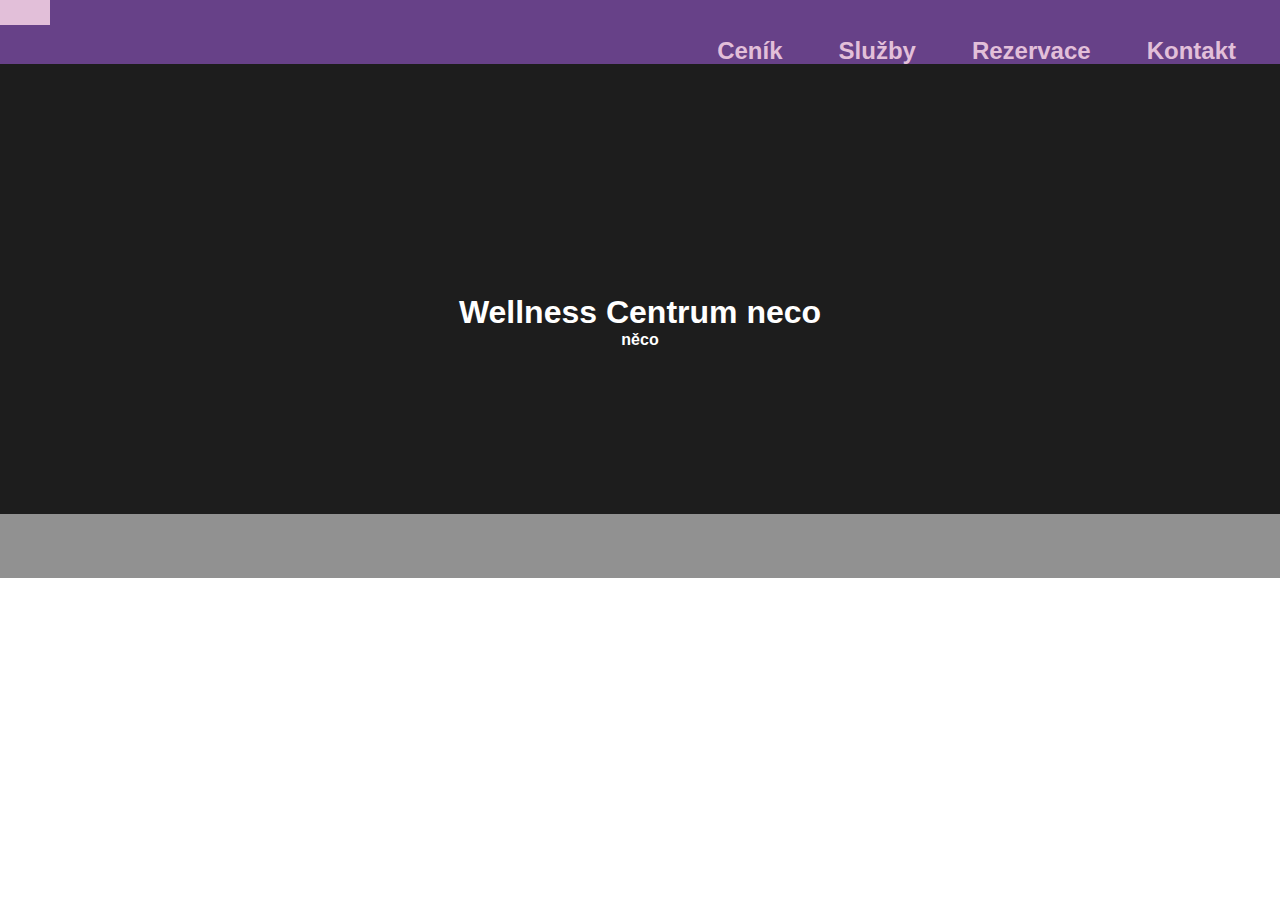
==== index.html @ b49dd592 "navbar" ====
<!DOCTYPE html>
<html lang="cs">
<head>
    <meta charset="UTF-8">
    <meta name="viewport" content="width=device-width, initial-scale=1.0">
    <title>Wellness centrum</title>
    <link rel="stylesheet" href="./css/style.css">
    
    
</head>
<body>
    <section id="navbar">
        <nav>
                <div class="logo">
                   <img src="IMG/hold.png" alt="logos">
                </div>
                <div class="barmenu">
                    <ul class="sidemenu">
                        <li onclick=closesidemenu()><a href="#"><svg xmlns="http://www.w3.org/2000/svg" height="24px" viewBox="0 -960 960 960" width="24px" fill="rgb(103, 65, 136)"><path d="m256-200-56-56 224-224-224-224 56-56 224 224 224-224 56 56-224 224 224 224-56 56-224-224-224 224Z"/></svg></a></li>
                        <li><a href="index.html#who">Ceník </a></li>
                        <li><a href="index.html#why">Služby</a></li>
                        <li><a href="index.html#when">Rezervace</a></li>
                        <li><a href="form.html">Kontakt</a></li>
                        
                    </ul>
                    <ul class="menu">

                        <li class="hideonmobile"><a href="index.html#who">Ceník </a></li>
                        <li class="hideonmobile"><a href="index.html#why">Služby</a></li>
                        <li class="hideonmobile"><a href="index.html#when">Rezervace</a></li>
                        <li class="hideonmobile"><a href="form.html">Kontakt</a></li>
                        <li class="menubutton" onclick=showsidemenu()><a href="#"><svg xmlns="http://www.w3.org/2000/svg" height="32px" viewBox="0 -960 960 960" width="32px" fill="rgb(247, 239, 229)"><path d="M120-240v-80h720v80H120Zm0-200v-80h720v80H120Zm0-200v-80h720v80H120Z"/></svg></a></li>
                    </ul>
                </div>
            </nav>
            <script src="./js/hamburger.js"></script>
    </section>
</section>
<div id="showcase">
    <div class="showcase-content">
        <h1 class="l-heading">Wellness Centrum neco</h1>
        <p class="lead">něco</p>
    </div>
</div>

<section id="what">
</body>
</html>
---- css/style.css ----
@import url('https://fonts.googleapis.com/css2?family=Inter:wght@300&display=swap');
*{
    margin: 0;
    padding: 0;
    font-weight: 700;
    font-family: "Teko", sans-serif;

    
}
:root{
    --primary-color: rgb(247, 239, 229);
    --secondary-color: rgb(226, 191, 217);
    --third-color:rgb(200, 161, 224);
    --fourth-color: rgb(103, 65, 136);
}
nav{
    height: 4rem; 
    background-color: var(--fourth-color);
}

nav a{
    text-decoration: none;
    color: var(--secondary-color);
    padding:  0.75rem;
    display: flex;
    justify-content: center;
    align-items: center;
    margin-right: 2rem;
    font-size: 1.5rem;
   
}
nav ul {
    display: flex;
    list-style: none; 
    justify-content: flex-end;
   
    
    
}

nav ul li :hover{ 
    background-color: var(--primary-color);
    color: var(--fourth-color);
    padding: 15px;
    
} 
nav img{
    height: 25px;
    width: 50px;
    display: flex;
    justify-content: left;
    align-items: center;
    
    
}
.sidemenu{
    position: fixed;
    top: 0;
    right: 0;
    height: 100vh;
    width: 250px;
    z-index: 999;
    background-color: var(--primary-color);
    backdrop-filter: blur(10px);
    display: none;
    flex-direction: column;
    align-items: flex-start;
    justify-content: flex-start;
}
.sidemenu li{
    width: 100%;

}
.sidemenu a{
    width: 100%;
    color: var(--fourth-color);
    
}
.menubutton{
    display: none;
}
@media(max-width:800px){
    .hideonmobile{
        display: none;
    }
    .menubutton{
        display: block;
    }
}
@media(max-width:400px){
    .sidemenu{
        width: 100%;
    }
}
  
#showcase{
    background: #333 url('../img/wellness-centrum-bruntal-02-rotated.jpg') no-repeat center center/cover;
    height: 50vh; 
    color: #ffffff;
    
} 
#showcase .showcase-content {
    display: flex;
    flex-direction: column;
    text-align: center;
    justify-content: center;
    align-items:center;
    height: 100%;
    padding: 2rem;
    background-color: rgb(0,0, 0, 43%);
}
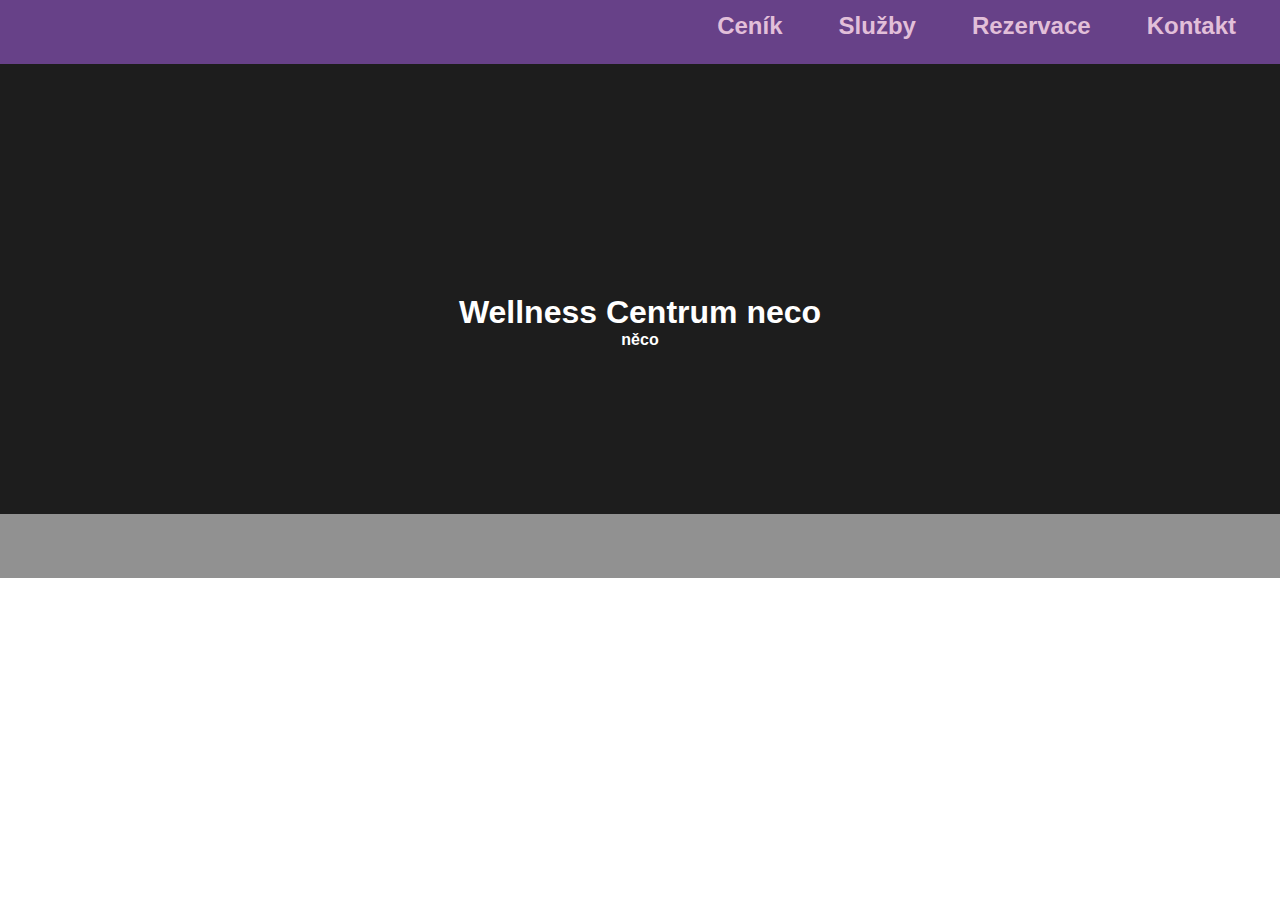
==== commit 02c33b53: "zmena" ====
--- a/index.html
+++ b/index.html
@@ -12,11 +12,11 @@
     <section id="navbar">
         <nav>
                 <div class="logo">
-                   <img src="IMG/hold.png" alt="logos">
+                  
                 </div>
                 <div class="barmenu">
                     <ul class="sidemenu">
-                        <li onclick=closesidemenu()><a href="#"><svg xmlns="http://www.w3.org/2000/svg" height="24px" viewBox="0 -960 960 960" width="24px" fill="rgb(103, 65, 136)"><path d="m256-200-56-56 224-224-224-224 56-56 224 224 224-224 56 56-224 224 224 224-56 56-224-224-224 224Z"/></svg></a></li>
+                        <li class="menubutton" onclick=closesidemenu()><a href="#"><svg xmlns="http://www.w3.org/2000/svg" height="24px" viewBox="0 -960 960 960" width="24px" fill="rgb(103, 65, 136)"><path d="m256-200-56-56 224-224-224-224 56-56 224 224 224-224 56 56-224 224 224 224-56 56-224-224-224 224Z"/></svg></a></li>
                         <li><a href="index.html#who">Ceník </a></li>
                         <li><a href="index.html#why">Služby</a></li>
                         <li><a href="index.html#when">Rezervace</a></li>
--- a/css/style.css
+++ b/css/style.css
@@ -92,6 +92,9 @@
         width: 100%;
     }
 }
+.menubutton :hover{
+    display: none;
+}
   
 #showcase{
     background: #333 url('../img/wellness-centrum-bruntal-02-rotated.jpg') no-repeat center center/cover;
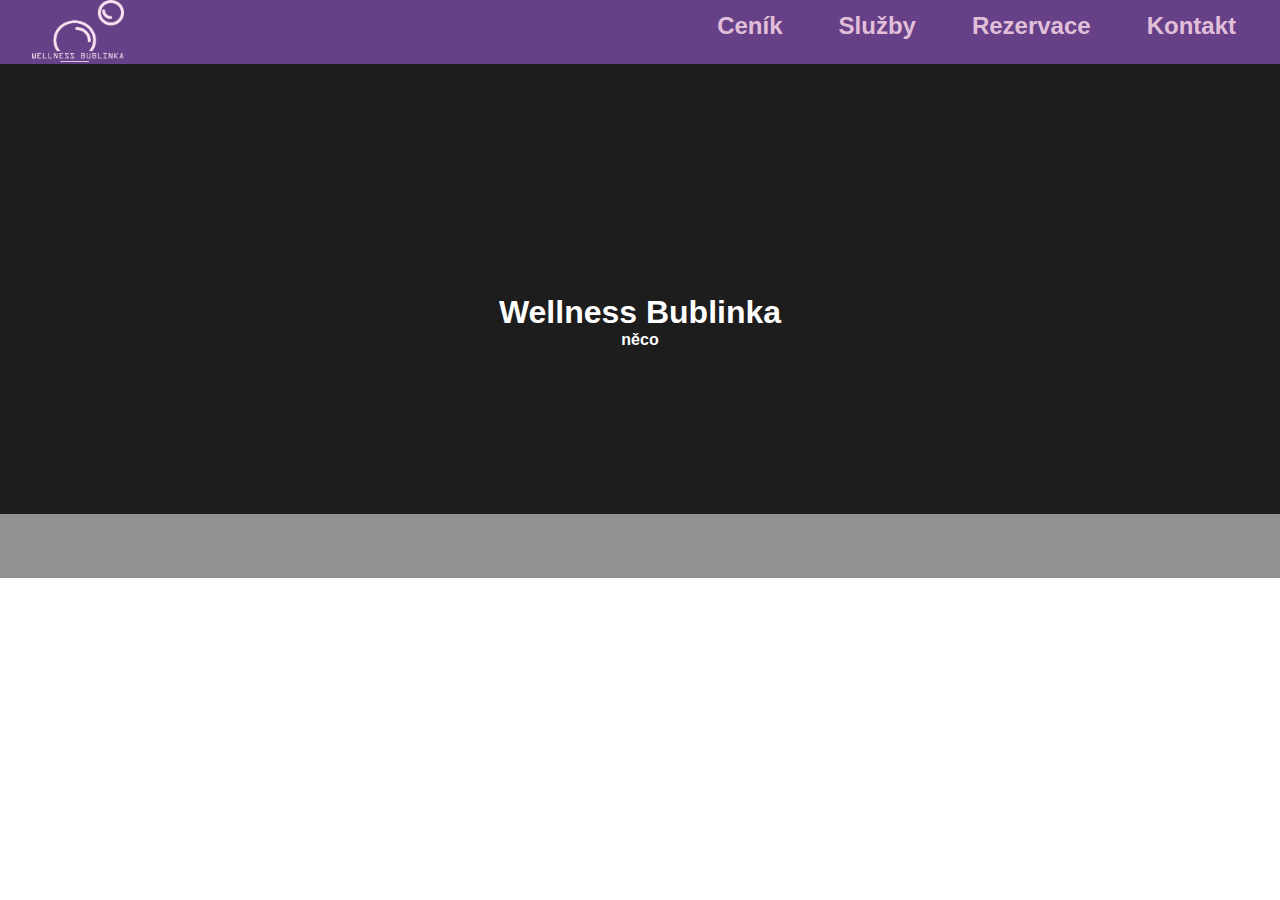
==== commit af45e62f: "nevim" ====
--- a/index.html
+++ b/index.html
@@ -12,20 +12,20 @@
     <section id="navbar">
         <nav>
                 <div class="logo">
-                  
+                
                 </div>
                 <div class="barmenu">
                     <ul class="sidemenu">
                         <li class="menubutton" onclick=closesidemenu()><a href="#"><svg xmlns="http://www.w3.org/2000/svg" height="24px" viewBox="0 -960 960 960" width="24px" fill="rgb(103, 65, 136)"><path d="m256-200-56-56 224-224-224-224 56-56 224 224 224-224 56 56-224 224 224 224-56 56-224-224-224 224Z"/></svg></a></li>
-                        <li><a href="index.html#who">Ceník </a></li>
+                        <li><a href="neco.html">Ceník </a></li>
                         <li><a href="index.html#why">Služby</a></li>
                         <li><a href="index.html#when">Rezervace</a></li>
                         <li><a href="form.html">Kontakt</a></li>
                         
                     </ul>
                     <ul class="menu">
-
-                        <li class="hideonmobile"><a href="index.html#who">Ceník </a></li>
+                        <li class="hideonmobile"><img src="IMG/LOGO.png" alt=""></li>
+                        <li class="hideonmobile"><a href="neco.html">Ceník </a></li>
                         <li class="hideonmobile"><a href="index.html#why">Služby</a></li>
                         <li class="hideonmobile"><a href="index.html#when">Rezervace</a></li>
                         <li class="hideonmobile"><a href="form.html">Kontakt</a></li>
@@ -38,7 +38,7 @@
 </section>
 <div id="showcase">
     <div class="showcase-content">
-        <h1 class="l-heading">Wellness Centrum neco</h1>
+        <h1 class="l-heading">Wellness Bublinka</h1>
         <p class="lead">něco</p>
     </div>
 </div>
--- a/css/style.css
+++ b/css/style.css
@@ -44,14 +44,14 @@
     padding: 15px;
     
 } 
-nav img{
-    height: 25px;
-    width: 50px;
+
+.menu li:first-child{
+    margin-right: auto;
     display: flex;
-    justify-content: left;
-    align-items: center;
+    pointer-events: none;
+    height: 62px;
     
-    
+    margin-left: 2rem;
 }
 .sidemenu{
     position: fixed;
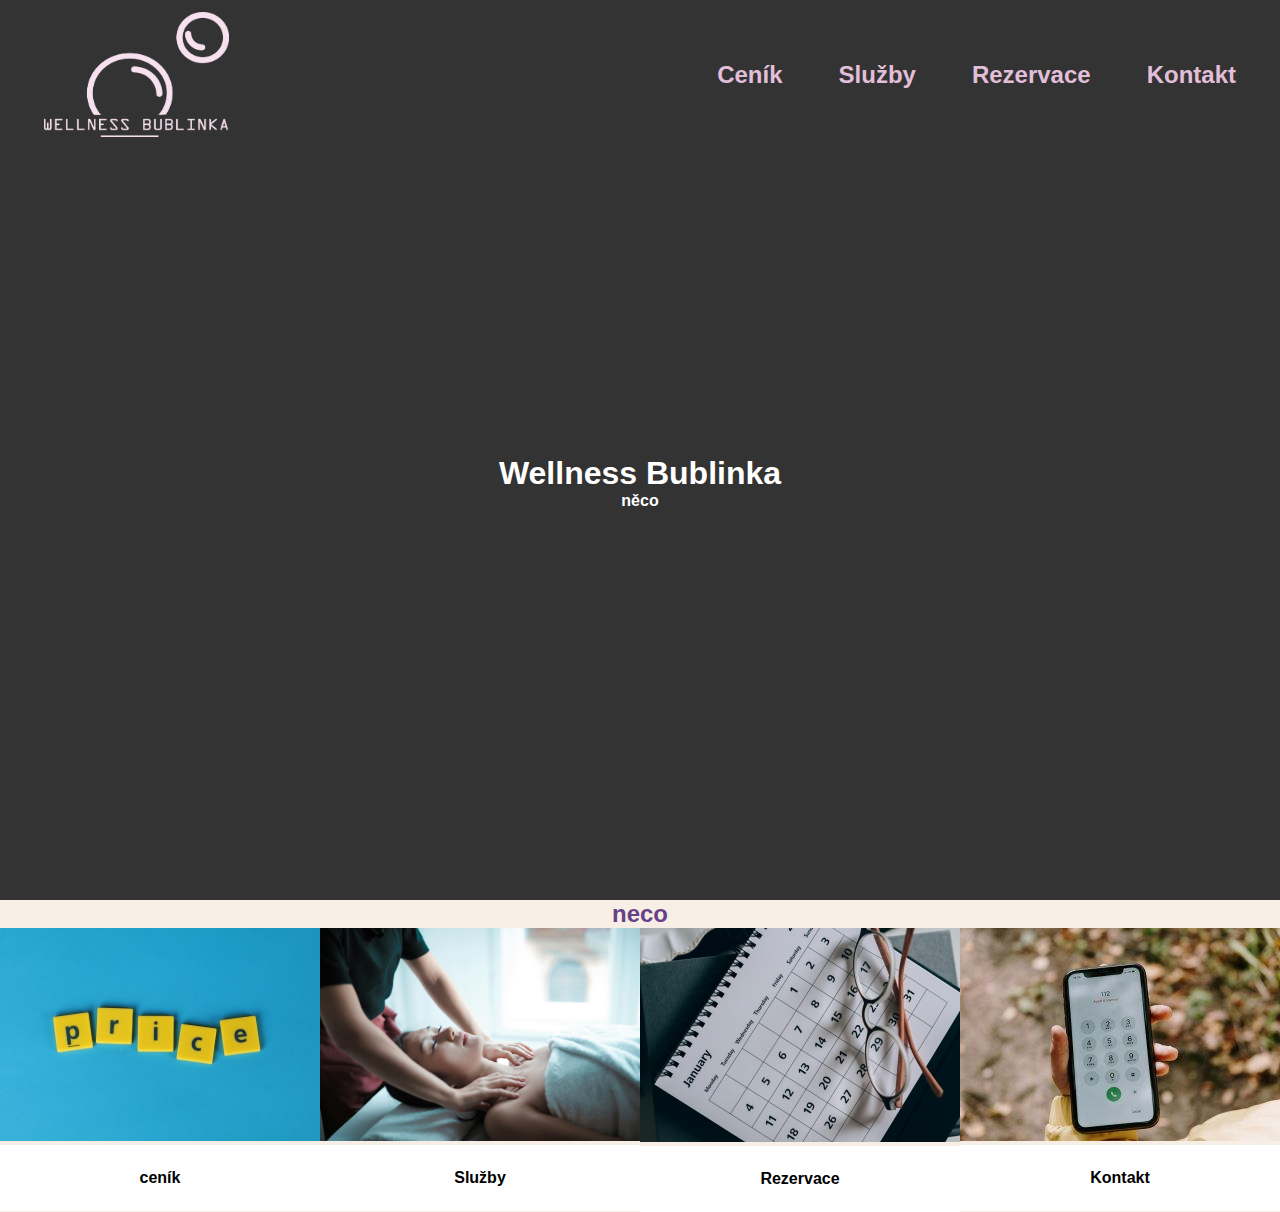
==== commit 37ef6d9c: "hlavni stranka upravy" ====
--- a/index.html
+++ b/index.html
@@ -3,7 +3,10 @@
 <head>
     <meta charset="UTF-8">
     <meta name="viewport" content="width=device-width, initial-scale=1.0">
+    <meta name="description" content="" />
+    <meta name="author" content="Patrik Slanina" />
     <title>Wellness centrum</title>
+    <link rel="icon" href="IMG/favicon.ico?" type="image/x-icon"  />
     <link rel="stylesheet" href="./css/style.css">
     
     
@@ -12,7 +15,7 @@
     <section id="navbar">
         <nav>
                 <div class="logo">
-                
+                   <a href="index.html"><img src="IMG/LOGO.png" alt=""></a>
                 </div>
                 <div class="barmenu">
                     <ul class="sidemenu">
@@ -23,8 +26,7 @@
                         <li><a href="form.html">Kontakt</a></li>
                         
                     </ul>
-                    <ul class="menu">
-                        <li class="hideonmobile"><img src="IMG/LOGO.png" alt=""></li>
+                    <ul class="menu">   
                         <li class="hideonmobile"><a href="neco.html">Ceník </a></li>
                         <li class="hideonmobile"><a href="index.html#why">Služby</a></li>
                         <li class="hideonmobile"><a href="index.html#when">Rezervace</a></li>
@@ -32,10 +34,9 @@
                         <li class="menubutton" onclick=showsidemenu()><a href="#"><svg xmlns="http://www.w3.org/2000/svg" height="32px" viewBox="0 -960 960 960" width="32px" fill="rgb(247, 239, 229)"><path d="M120-240v-80h720v80H120Zm0-200v-80h720v80H120Zm0-200v-80h720v80H120Z"/></svg></a></li>
                     </ul>
                 </div>
-            </nav>
+        </nav>
             <script src="./js/hamburger.js"></script>
     </section>
-</section>
 <div id="showcase">
     <div class="showcase-content">
         <h1 class="l-heading">Wellness Bublinka</h1>
@@ -43,6 +44,66 @@
     </div>
 </div>
 
-<section id="what">
+<section id="sekce">
+    <div class="center tmava pozadi" id="nadpis">
+        <h2> neco</h2>
+    </div>
+    <div class="row pozadi">
+        <div class="grid-container">
+            <div class="sekce-item">
+                    <div id="cenik">
+                        <a href="#cenik">
+                            <img class="img-fluid" src="IMG/cenik.jpg" alt="..." />
+                        </a>
+                        <div class="sekce-popis">
+                            <div class="portfolio-caption-heading">ceník</div>
+                        </div>
+                    </div>
+                </div> 
+                <div class="sekce-item">
+                    <div id="sluzby">
+                        <a href="#služby">
+                            <img class="img-fluid" src="IMG/masaze.jpg" alt="..." />
+                        </a>
+                        <div class="sekce-popis">
+                            <div class="portfolio-caption-heading">Služby</div>
+                        </div>
+                    </div>
+                </div> 
+                <div class="sekce-item">
+                    <div id="rezervace">
+                        <a href="#rezervace">
+                            <img class="img-fluid" src="IMG/kalendar.jpg" alt="..." />
+                        </a>
+                        <div class="sekce-popis">
+                            <div class="portfolio-caption-heading">Rezervace</div>
+                        </div>
+                    </div>
+                </div> 
+                <div class="sekce-item">
+                    <div id="kontakt">
+                        <a href="#kontakt">
+                            <img class="img-fluid" src="IMG/kontakt.jpg" alt="..." />
+                        </a>
+                        <div class="sekce-popis">
+                            <div class="portfolio-caption-heading">Kontakt</div>
+                        </div>
+                    </div>
+                </div>
+             
+        </div>
+    </div>
+   
+
+
+
+
+
+
+
+
+
+</section>
+
 </body>
 </html>--- a/css/style.css
+++ b/css/style.css
@@ -13,9 +13,28 @@
     --third-color:rgb(200, 161, 224);
     --fourth-color: rgb(103, 65, 136);
 }
+.center {
+    text-align: center;
+}
+.tmava{
+    color: var(--fourth-color);
+}
+.svetla{
+    color: var(--secondary-color);
+}
+.img-fluid {
+    max-width: 100%;
+    height: auto;
+}
+.pozadi{
+    background-color: var(--primary-color);
+}
 nav{
-    height: 4rem; 
-    background-color: var(--fourth-color);
+    width: 100%;
+    display: flex;
+    align-items: center;
+    justify-content: space-between;
+    position: absolute;
 }
 
 nav a{
@@ -29,30 +48,23 @@
     font-size: 1.5rem;
    
 }
+nav a img{
+    margin-right: auto;
+    display: flex;
+    pointer-events: none;
+    height: 125px;
+    margin-left: 2rem;
+}
 nav ul {
     display: flex;
     list-style: none; 
-    justify-content: flex-end;
-   
-    
-    
+    align-items: center ;
 }
 
 nav ul li :hover{ 
-    background-color: var(--primary-color);
     color: var(--fourth-color);
-    padding: 15px;
-    
 } 
 
-.menu li:first-child{
-    margin-right: auto;
-    display: flex;
-    pointer-events: none;
-    height: 62px;
-    
-    margin-left: 2rem;
-}
 .sidemenu{
     position: fixed;
     top: 0;
@@ -87,6 +99,7 @@
         display: block;
     }
 }
+
 @media(max-width:400px){
     .sidemenu{
         width: 100%;
@@ -98,7 +111,7 @@
   
 #showcase{
     background: #333 url('../img/wellness-centrum-bruntal-02-rotated.jpg') no-repeat center center/cover;
-    height: 50vh; 
+    height: 100vh; 
     color: #ffffff;
     
 } 
@@ -110,5 +123,25 @@
     align-items:center;
     height: 100%;
     padding: 2rem;
-    background-color: rgb(0,0, 0, 43%);
+    background-color: rgb(0,0, 0, );
+    background-size: cover;
 }
+
+#sekce .sekce-item {
+    max-width: 20rem;
+    margin-left: auto;
+    margin-right: auto;
+
+}
+#sekce .sekce-item .sekce-popis {
+    padding: 1.5rem;
+    display: flex;
+    justify-content: space-around;
+    background-color: #fff;
+}
+.grid-container {
+    display: grid;
+    grid-template-columns: repeat(auto-fit, 20rem);
+    justify-content: space-evenly;
+
+}
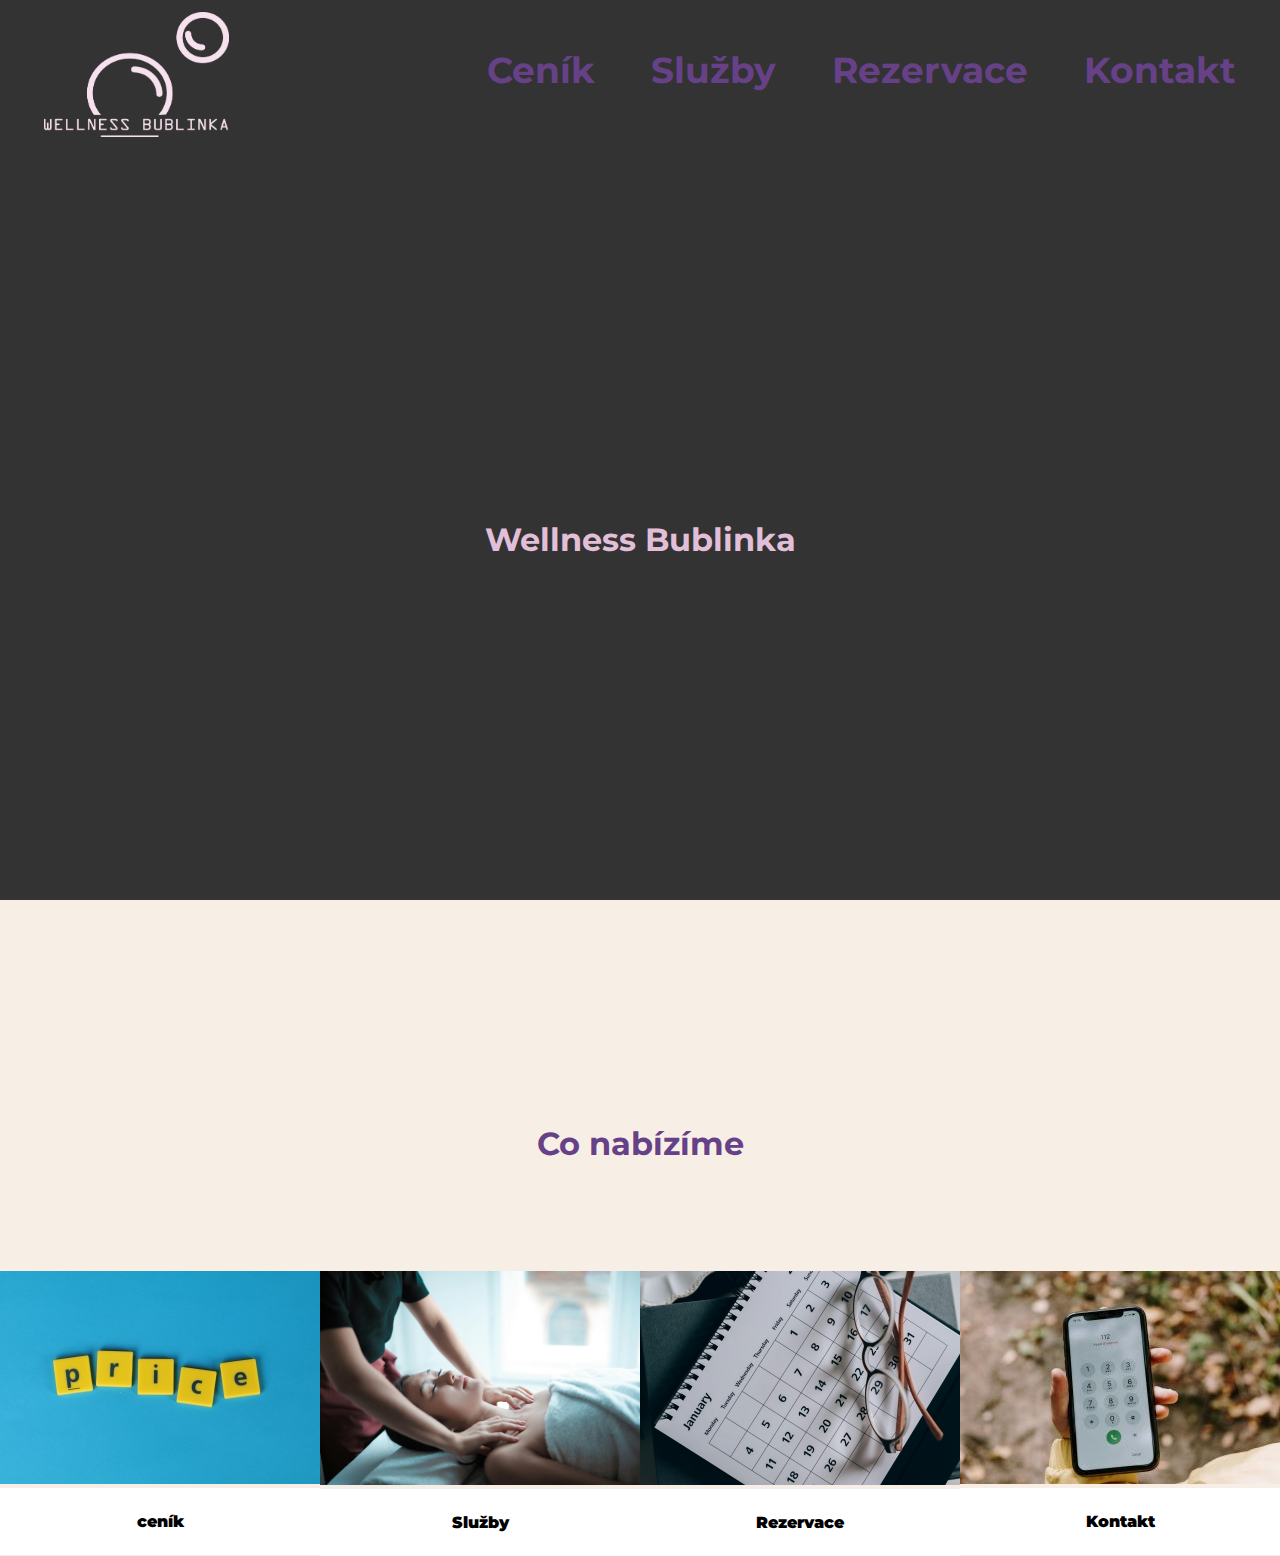
==== commit 1ccd9b11: "druha stranka" ====
--- a/index.html
+++ b/index.html
@@ -6,6 +6,7 @@
     <meta name="description" content="" />
     <meta name="author" content="Patrik Slanina" />
     <title>Wellness centrum</title>
+    <link href="https://fonts.googleapis.com/css?family=Montserrat:400,700" rel="stylesheet" type="text/css" />
     <link rel="icon" href="IMG/favicon.ico?" type="image/x-icon"  />
     <link rel="stylesheet" href="./css/style.css">
     
@@ -20,17 +21,17 @@
                 <div class="barmenu">
                     <ul class="sidemenu">
                         <li class="menubutton" onclick=closesidemenu()><a href="#"><svg xmlns="http://www.w3.org/2000/svg" height="24px" viewBox="0 -960 960 960" width="24px" fill="rgb(103, 65, 136)"><path d="m256-200-56-56 224-224-224-224 56-56 224 224 224-224 56 56-224 224 224 224-56 56-224-224-224 224Z"/></svg></a></li>
-                        <li><a href="neco.html">Ceník </a></li>
+                        <li><a href="cenik.html">Ceník </a></li>
                         <li><a href="index.html#why">Služby</a></li>
                         <li><a href="index.html#when">Rezervace</a></li>
                         <li><a href="form.html">Kontakt</a></li>
                         
                     </ul>
                     <ul class="menu">   
-                        <li class="hideonmobile"><a href="neco.html">Ceník </a></li>
-                        <li class="hideonmobile"><a href="index.html#why">Služby</a></li>
-                        <li class="hideonmobile"><a href="index.html#when">Rezervace</a></li>
-                        <li class="hideonmobile"><a href="form.html">Kontakt</a></li>
+                        <li class="hideonmobile"><a href="cenik.html"><h2>Ceník</h2> </a></li>
+                        <li class="hideonmobile"><a href="index.html#why"><h2>Služby</h2></a></li>
+                        <li class="hideonmobile"><a href="index.html#when"><h2>Rezervace</h2></a></li>
+                        <li class="hideonmobile"><a href="form.html"><h2>Kontakt</h2></a></li>
                         <li class="menubutton" onclick=showsidemenu()><a href="#"><svg xmlns="http://www.w3.org/2000/svg" height="32px" viewBox="0 -960 960 960" width="32px" fill="rgb(247, 239, 229)"><path d="M120-240v-80h720v80H120Zm0-200v-80h720v80H120Zm0-200v-80h720v80H120Z"/></svg></a></li>
                     </ul>
                 </div>
@@ -39,20 +40,19 @@
     </section>
 <div id="showcase">
     <div class="showcase-content">
-        <h1 class="l-heading">Wellness Bublinka</h1>
-        <p class="lead">něco</p>
+        <h1 class="l-heading svetla">Wellness Bublinka</h1>
     </div>
 </div>
 
 <section id="sekce">
-    <div class="center tmava pozadi" id="nadpis">
-        <h2> neco</h2>
+    <div class="center tmava pozadi padding" id="nadpis">
+        <h1>Co nabízíme </h1>
     </div>
     <div class="row pozadi">
         <div class="grid-container">
             <div class="sekce-item">
                     <div id="cenik">
-                        <a href="#cenik">
+                        <a href="cenik.html">
                             <img class="img-fluid" src="IMG/cenik.jpg" alt="..." />
                         </a>
                         <div class="sekce-popis">
--- a/css/style.css
+++ b/css/style.css
@@ -2,8 +2,9 @@
 *{
     margin: 0;
     padding: 0;
-    font-weight: 700;
-    font-family: "Teko", sans-serif;
+    font-weight: 900;
+    font-family: "Montserrat", "Segoe UI",  "Helvetica Neue", Arial, sans-serif, "Apple Color Emoji", "Segoe UI Emoji", "Segoe UI Symbol", "Noto Color Emoji";
+    scroll-behavior: smooth;
 
     
 }
@@ -13,6 +14,9 @@
     --third-color:rgb(200, 161, 224);
     --fourth-color: rgb(103, 65, 136);
 }
+.padding{
+    padding: 100px;
+}
 .center {
     text-align: center;
 }
@@ -29,6 +33,26 @@
 .pozadi{
     background-color: var(--primary-color);
 }
+h1{
+    margin-top: 125px;
+    margin-bottom: 0.5rem;
+    font-weight: 700;
+    line-height: 1.2; 
+}
+h2{
+    margin-top: 0;
+    margin-bottom: 0.5rem;
+    font-weight: 700;
+    line-height: 1.2; 
+}
+h3{
+    margin-top: 0;
+    margin-bottom: 0.5rem;
+    font-weight: 700;
+    line-height: 1.2;
+    font-size: 2rem;
+     
+}
 nav{
     width: 100%;
     display: flex;
@@ -39,7 +63,7 @@
 
 nav a{
     text-decoration: none;
-    color: var(--secondary-color);
+    color: var(--fourth-color);
     padding:  0.75rem;
     display: flex;
     justify-content: center;
@@ -62,7 +86,7 @@
 }
 
 nav ul li :hover{ 
-    color: var(--fourth-color);
+    color: black;
 } 
 
 .sidemenu{
@@ -91,26 +115,15 @@
 .menubutton{
     display: none;
 }
-@media(max-width:800px){
-    .hideonmobile{
-        display: none;
-    }
-    .menubutton{
-        display: block;
-    }
-}
-
-@media(max-width:400px){
-    .sidemenu{
-        width: 100%;
-    }
-}
+
+
+
 .menubutton :hover{
     display: none;
 }
   
 #showcase{
-    background: #333 url('../img/wellness-centrum-bruntal-02-rotated.jpg') no-repeat center center/cover;
+    background: #333 url('../IMG/showcase.jpg') no-repeat center center/cover;
     height: 100vh; 
     color: #ffffff;
     
@@ -145,3 +158,74 @@
     justify-content: space-evenly;
 
 }
+.prvni{
+    display: flex;
+    justify-content: space-evenly;
+    flex-direction: row;
+    align-items: center;
+    padding-bottom: 5rem;
+    padding-top: 5rem;
+    
+}
+
+.text1{
+    display: grid;
+    align-items: center;
+    color: var(--fourth-color);
+}
+.druhy{
+    display: flex;
+    justify-content: space-evenly;
+    flex-direction: row-reverse;
+    align-items: center;
+    
+}
+
+.text2{
+    display: grid;
+    align-items: center;
+    color: var(--fourth-color);
+}
+.treti{
+    display: flex;
+    justify-content: space-evenly;
+    flex-direction: row;
+    align-items: center;
+    padding-bottom: 5rem;
+    padding-top: 5rem;
+    
+}
+
+.text3{
+    display: grid;
+    align-items: center;
+    color: var(--fourth-color);
+}
+@media(max-width:800px){
+    .hideonmobile{
+        display: none;
+    }
+    .menubutton{
+        display: block;
+    }
+    .prvni {
+        flex-direction: column;
+
+    
+    }
+    .druhy{
+        flex-direction: column;
+
+    
+    }
+    .treti {
+        flex-direction: column;
+
+    
+    }
+}
+@media(max-width:400px){
+    .sidemenu{
+        width: 100%;
+    }
+}
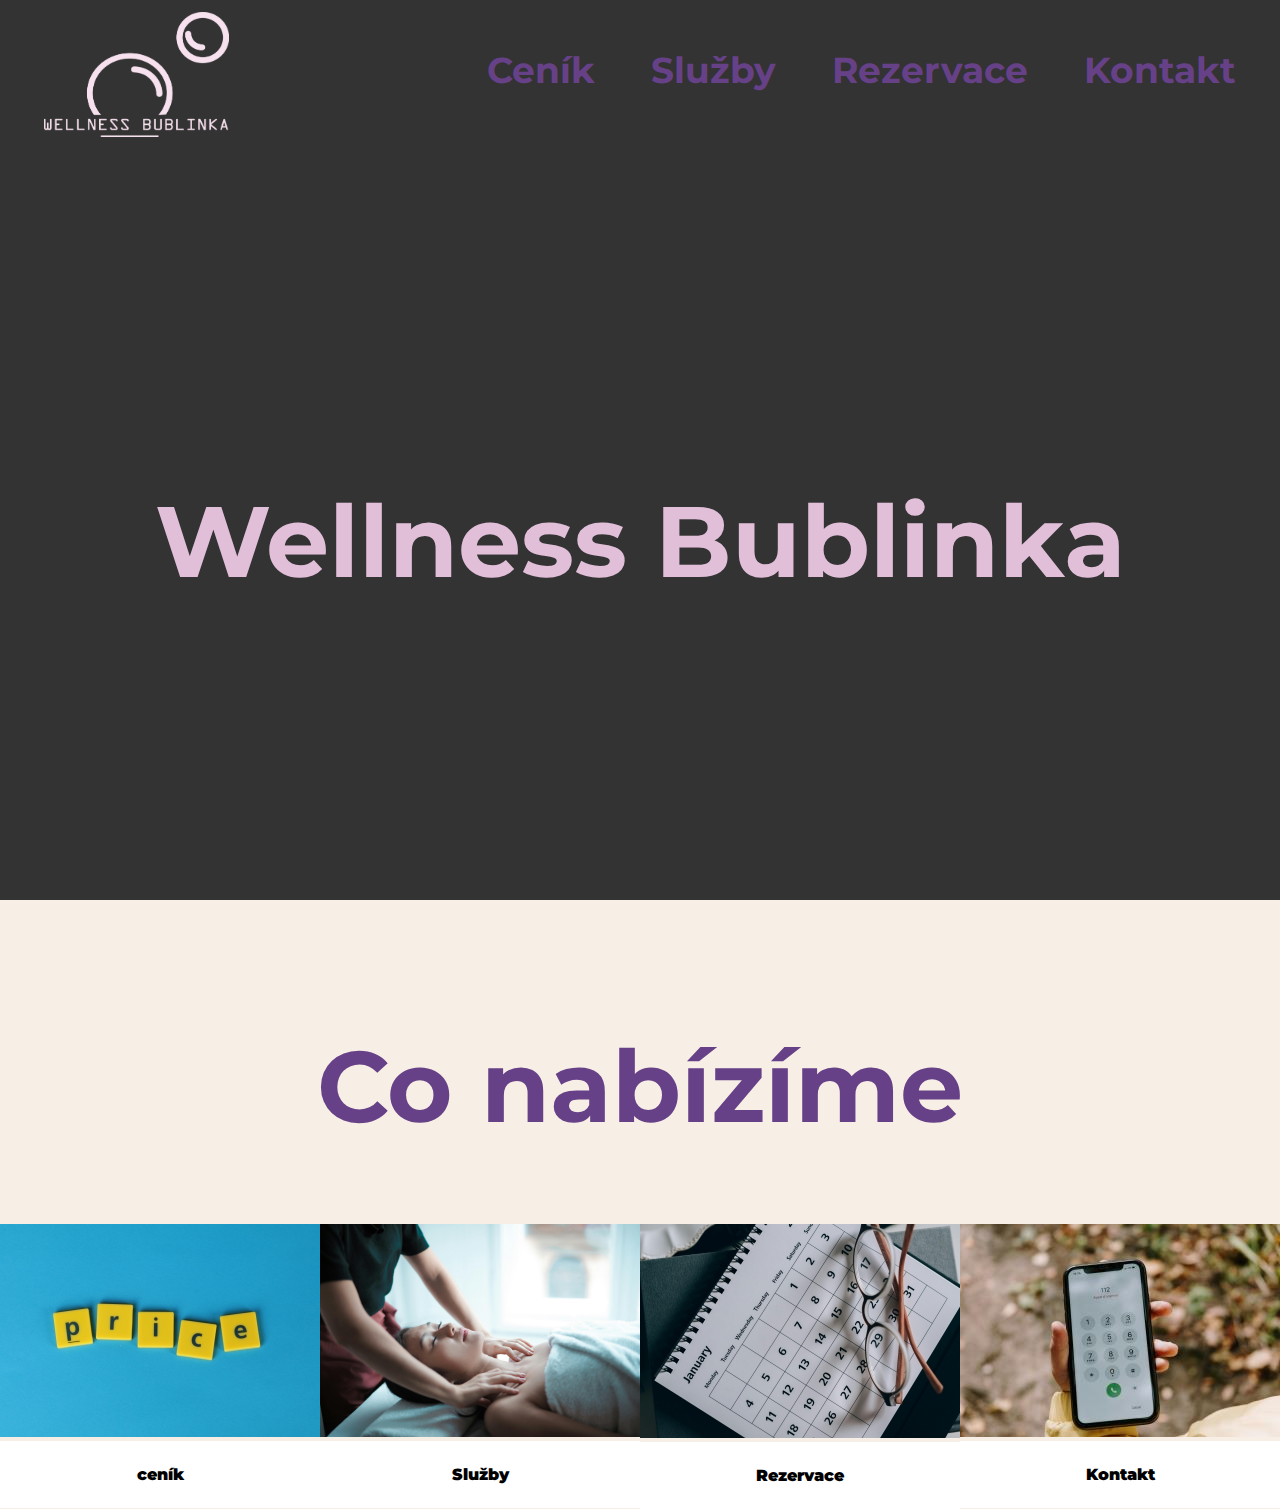
==== commit 333c5022: "rezervace" ====
--- a/index.html
+++ b/index.html
@@ -22,16 +22,16 @@
                     <ul class="sidemenu">
                         <li class="menubutton" onclick=closesidemenu()><a href="#"><svg xmlns="http://www.w3.org/2000/svg" height="24px" viewBox="0 -960 960 960" width="24px" fill="rgb(103, 65, 136)"><path d="m256-200-56-56 224-224-224-224 56-56 224 224 224-224 56 56-224 224 224 224-56 56-224-224-224 224Z"/></svg></a></li>
                         <li><a href="cenik.html">Ceník </a></li>
-                        <li><a href="index.html#why">Služby</a></li>
-                        <li><a href="index.html#when">Rezervace</a></li>
-                        <li><a href="form.html">Kontakt</a></li>
+                        <li><a href="sluzby.html">Služby</a></li>
+                        <li><a href="rezervace.html">Rezervace</a></li>
+                        <li><a href="kontakt.html">Kontakt</a></li>
                         
                     </ul>
                     <ul class="menu">   
                         <li class="hideonmobile"><a href="cenik.html"><h2>Ceník</h2> </a></li>
-                        <li class="hideonmobile"><a href="index.html#why"><h2>Služby</h2></a></li>
-                        <li class="hideonmobile"><a href="index.html#when"><h2>Rezervace</h2></a></li>
-                        <li class="hideonmobile"><a href="form.html"><h2>Kontakt</h2></a></li>
+                        <li class="hideonmobile"><a href="sluzby.html"><h2>Služby</h2></a></li>
+                        <li class="hideonmobile"><a href="rezervace.html"><h2>Rezervace</h2></a></li>
+                        <li class="hideonmobile"><a href="kontakt.html"><h2>Kontakt</h2></a></li>
                         <li class="menubutton" onclick=showsidemenu()><a href="#"><svg xmlns="http://www.w3.org/2000/svg" height="32px" viewBox="0 -960 960 960" width="32px" fill="rgb(247, 239, 229)"><path d="M120-240v-80h720v80H120Zm0-200v-80h720v80H120Zm0-200v-80h720v80H120Z"/></svg></a></li>
                     </ul>
                 </div>
@@ -62,7 +62,7 @@
                 </div> 
                 <div class="sekce-item">
                     <div id="sluzby">
-                        <a href="#služby">
+                        <a href="sluzby.html">
                             <img class="img-fluid" src="IMG/masaze.jpg" alt="..." />
                         </a>
                         <div class="sekce-popis">
@@ -72,7 +72,7 @@
                 </div> 
                 <div class="sekce-item">
                     <div id="rezervace">
-                        <a href="#rezervace">
+                        <a href="rezervace.html">
                             <img class="img-fluid" src="IMG/kalendar.jpg" alt="..." />
                         </a>
                         <div class="sekce-popis">
@@ -82,7 +82,7 @@
                 </div> 
                 <div class="sekce-item">
                     <div id="kontakt">
-                        <a href="#kontakt">
+                        <a href="kontakt.html">
                             <img class="img-fluid" src="IMG/kontakt.jpg" alt="..." />
                         </a>
                         <div class="sekce-popis">
--- a/css/style.css
+++ b/css/style.css
@@ -15,7 +15,8 @@
     --fourth-color: rgb(103, 65, 136);
 }
 .padding{
-    padding: 100px;
+padding-top: 1px;
+    padding-bottom: 70px;
 }
 .center {
     text-align: center;
@@ -37,7 +38,8 @@
     margin-top: 125px;
     margin-bottom: 0.5rem;
     font-weight: 700;
-    line-height: 1.2; 
+    line-height: 1.2;
+    font-size: 100px; 
 }
 h2{
     margin-top: 0;
@@ -229,3 +231,15 @@
         width: 100%;
     }
 }
+form{
+    display: grid;
+    grid-row-gap: 30px;
+}
+.form{
+   display: flex;
+   justify-content: center;
+}
+input,select{
+    pad: 10px 15px;
+}
+
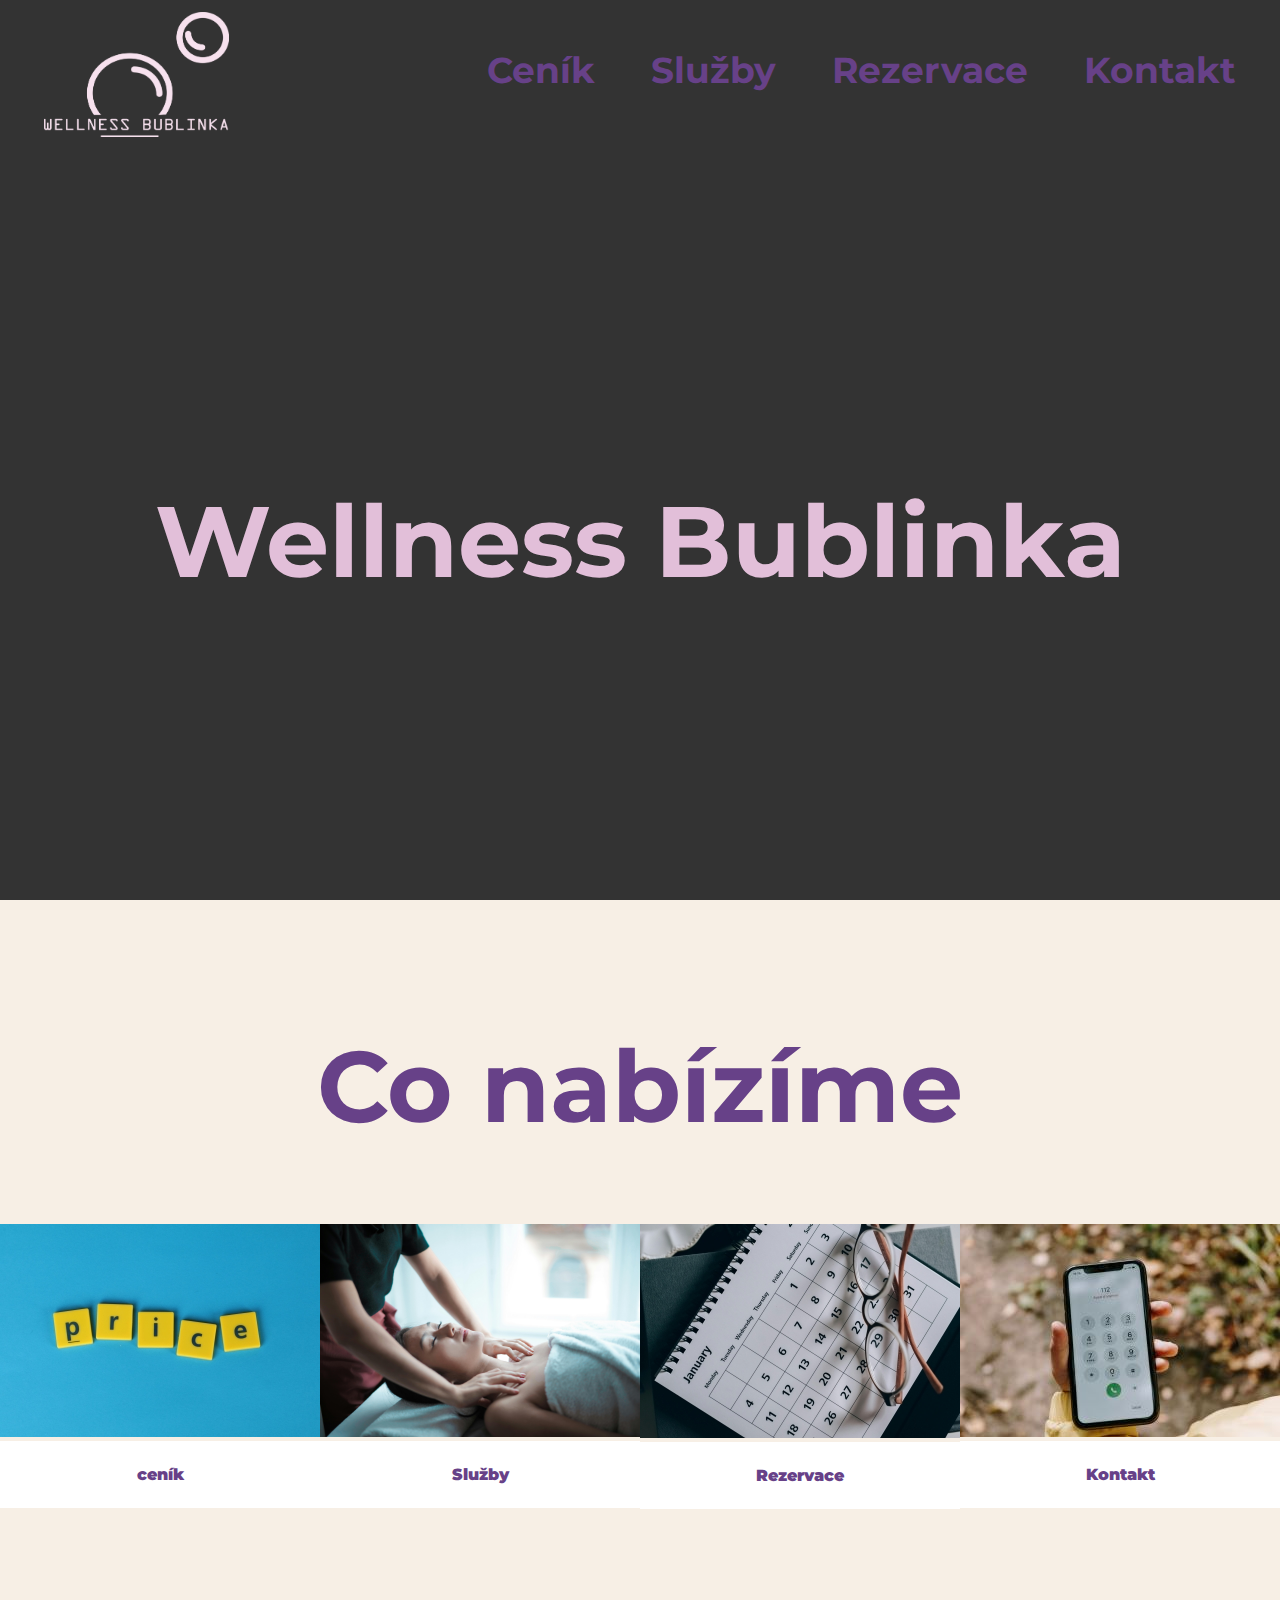
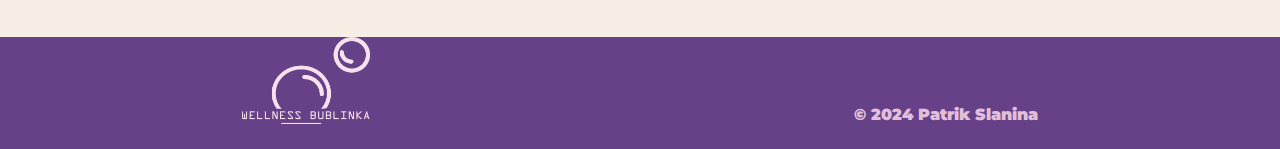
==== commit 2df98e29: "kontakt" ====
--- a/index.html
+++ b/index.html
@@ -48,14 +48,14 @@
     <div class="center tmava pozadi padding" id="nadpis">
         <h1>Co nabízíme </h1>
     </div>
-    <div class="row pozadi">
+    <div class="row pozadi padding2">
         <div class="grid-container">
             <div class="sekce-item">
                     <div id="cenik">
                         <a href="cenik.html">
                             <img class="img-fluid" src="IMG/cenik.jpg" alt="..." />
                         </a>
-                        <div class="sekce-popis">
+                        <div class="sekce-popis tmava">
                             <div class="portfolio-caption-heading">ceník</div>
                         </div>
                     </div>
@@ -65,7 +65,7 @@
                         <a href="sluzby.html">
                             <img class="img-fluid" src="IMG/masaze.jpg" alt="..." />
                         </a>
-                        <div class="sekce-popis">
+                        <div class="sekce-popis tmava">
                             <div class="portfolio-caption-heading">Služby</div>
                         </div>
                     </div>
@@ -75,7 +75,7 @@
                         <a href="rezervace.html">
                             <img class="img-fluid" src="IMG/kalendar.jpg" alt="..." />
                         </a>
-                        <div class="sekce-popis">
+                        <div class="sekce-popis tmava">
                             <div class="portfolio-caption-heading">Rezervace</div>
                         </div>
                     </div>
@@ -85,7 +85,7 @@
                         <a href="kontakt.html">
                             <img class="img-fluid" src="IMG/kontakt.jpg" alt="..." />
                         </a>
-                        <div class="sekce-popis">
+                        <div class="sekce-popis tmava">
                             <div class="portfolio-caption-heading">Kontakt</div>
                         </div>
                     </div>
@@ -104,6 +104,10 @@
 
 
 </section>
+<footer>
+<img src="IMG/LOGO.png" alt="" width="10%">
+<p>© 2024 Patrik Slanina</p>
 
+</footer>
 </body>
 </html>--- a/css/style.css
+++ b/css/style.css
@@ -15,7 +15,7 @@
     --fourth-color: rgb(103, 65, 136);
 }
 .padding{
-padding-top: 1px;
+    padding-top: 1px;
     padding-bottom: 70px;
 }
 .center {
@@ -33,6 +33,9 @@
 }
 .pozadi{
     background-color: var(--primary-color);
+}
+.padding2{
+    padding-bottom: 10%;
 }
 h1{
     margin-top: 125px;
@@ -55,6 +58,7 @@
     font-size: 2rem;
      
 }
+
 nav{
     width: 100%;
     display: flex;
@@ -203,6 +207,28 @@
     align-items: center;
     color: var(--fourth-color);
 }
+
+@media(max-width:400px){
+    .sidemenu{
+        width: 100%;
+    }
+}
+.kontakt{
+    display: flex;
+    justify-content: space-evenly;
+}
+.kontakt-item{
+    display: flex;
+    flex-direction: column;
+    justify-content: center;
+}
+
+.info{
+    padding-bottom: 5rem;
+}
+.info a{
+    text-decoration: underline;
+}
 @media(max-width:800px){
     .hideonmobile{
         display: none;
@@ -225,21 +251,20 @@
 
     
     }
-}
-@media(max-width:400px){
-    .sidemenu{
+    .kontakt {
+        display: flex;
+        flex-direction: column;
         width: 100%;
     }
 }
-form{
-    display: grid;
-    grid-row-gap: 30px;
-}
-.form{
-   display: flex;
-   justify-content: center;
-}
-input,select{
-    pad: 10px 15px;
-}
-
+footer {
+    padding-bottom: 2%;
+    width: 100%;
+    background-color: var(--fourth-color);
+    color: var(--secondary-color);
+    text-align: center;
+    display: flex;
+    justify-content: space-around;
+    align-items: flex-end;
+    
+ }
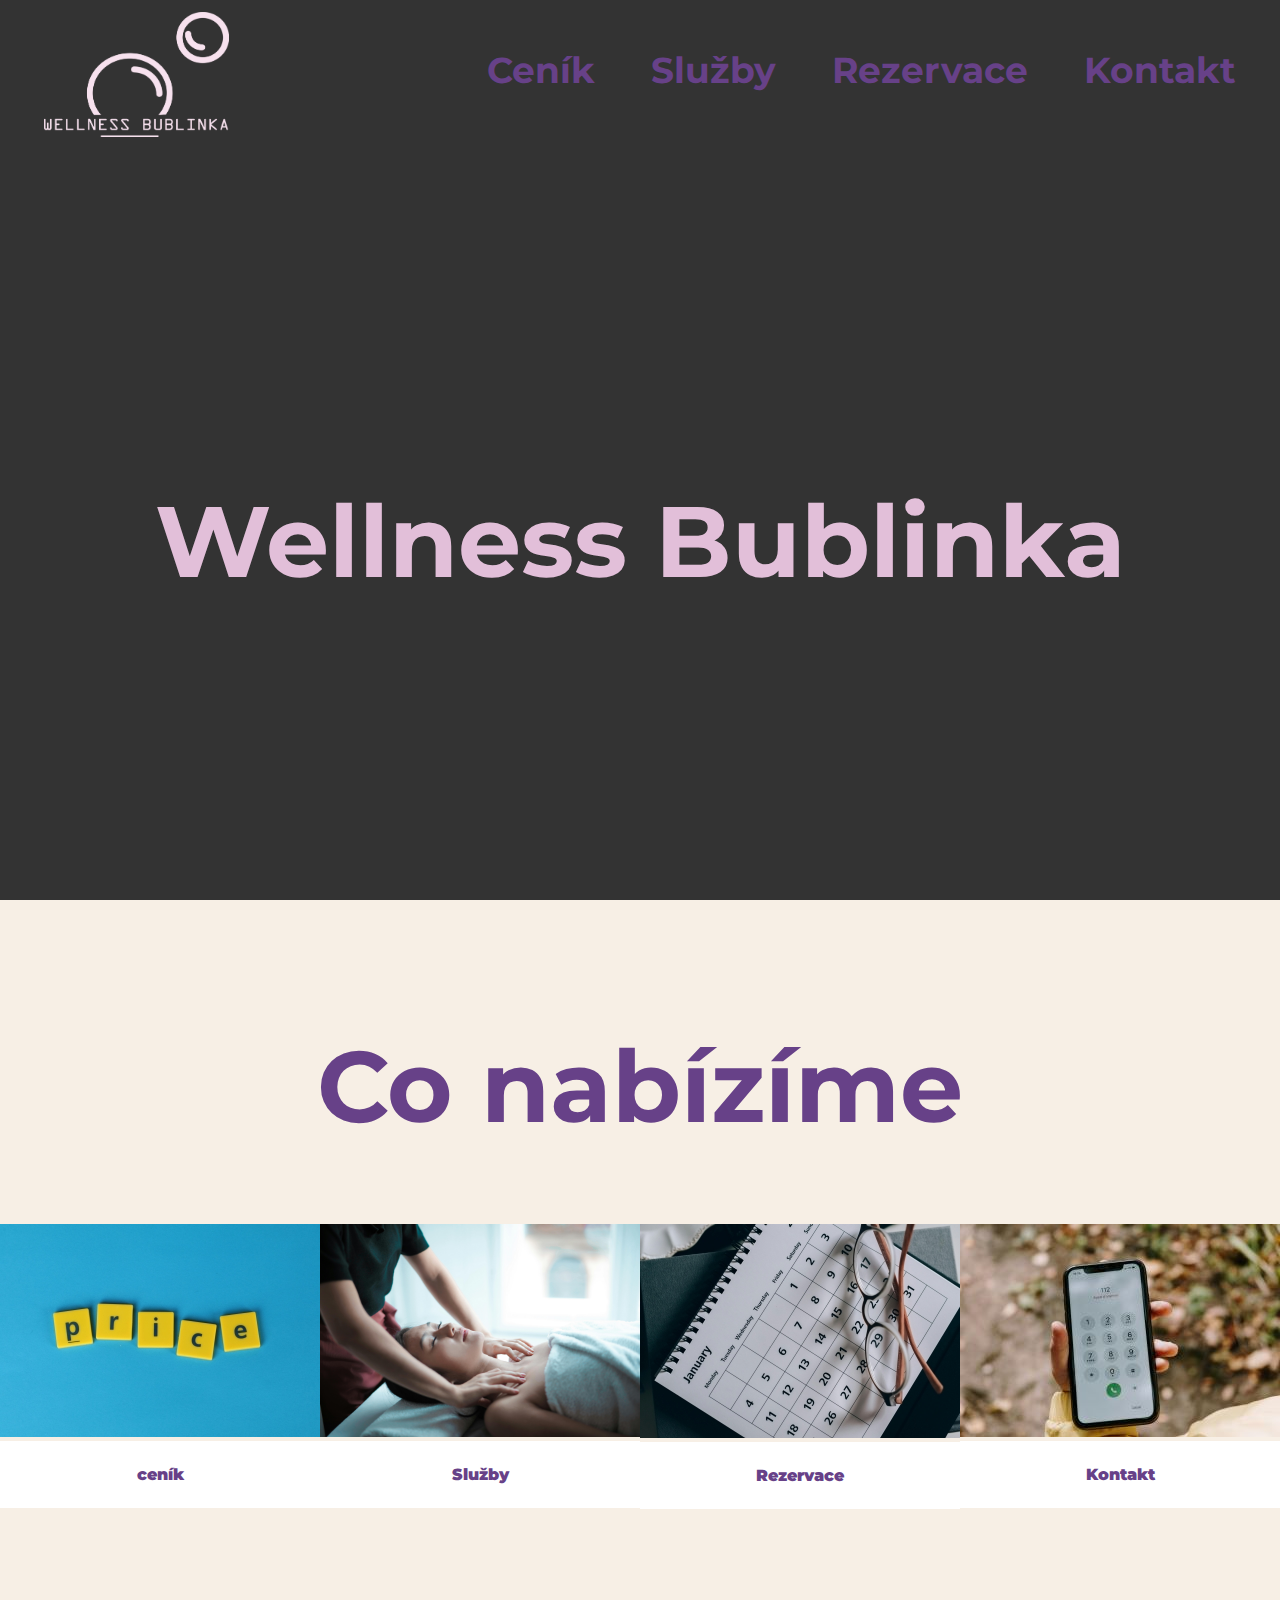
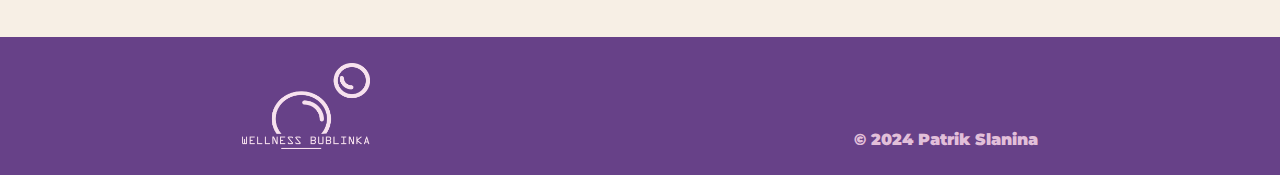
==== commit 65e16303: "sluzby" ====
--- a/index.html
+++ b/index.html
@@ -32,7 +32,7 @@
                         <li class="hideonmobile"><a href="sluzby.html"><h2>Služby</h2></a></li>
                         <li class="hideonmobile"><a href="rezervace.html"><h2>Rezervace</h2></a></li>
                         <li class="hideonmobile"><a href="kontakt.html"><h2>Kontakt</h2></a></li>
-                        <li class="menubutton" onclick=showsidemenu()><a href="#"><svg xmlns="http://www.w3.org/2000/svg" height="32px" viewBox="0 -960 960 960" width="32px" fill="rgb(247, 239, 229)"><path d="M120-240v-80h720v80H120Zm0-200v-80h720v80H120Zm0-200v-80h720v80H120Z"/></svg></a></li>
+                        <li class="menubutton" onclick=showsidemenu()><a href="#"><svg xmlns="http://www.w3.org/2000/svg" height="32px" viewBox="0 -960 960 960" width="32px" fill="rgb(103, 65, 136)"><path d="M120-240v-80h720v80H120Zm0-200v-80h720v80H120Zm0-200v-80h720v80H120Z"/></svg></a></li>
                     </ul>
                 </div>
         </nav>
--- a/css/style.css
+++ b/css/style.css
@@ -57,6 +57,13 @@
     line-height: 1.2;
     font-size: 2rem;
      
+}
+h4{
+    margin-top: 0;
+    margin-bottom: 0.5rem;
+    font-weight: 700;
+    line-height: 1.2;
+    font-size: 1.3rem;
 }
 
 nav{
@@ -229,34 +236,7 @@
 .info a{
     text-decoration: underline;
 }
-@media(max-width:800px){
-    .hideonmobile{
-        display: none;
-    }
-    .menubutton{
-        display: block;
-    }
-    .prvni {
-        flex-direction: column;
-
-    
-    }
-    .druhy{
-        flex-direction: column;
-
-    
-    }
-    .treti {
-        flex-direction: column;
-
-    
-    }
-    .kontakt {
-        display: flex;
-        flex-direction: column;
-        width: 100%;
-    }
-}
+
 footer {
     padding-bottom: 2%;
     width: 100%;
@@ -267,4 +247,87 @@
     justify-content: space-around;
     align-items: flex-end;
     
- }
+}
+footer img{
+    padding-top: 2%;
+    
+}
+.masaze{
+    display: flex;
+    justify-content: space-evenly;
+    flex-direction: row;
+    align-items: center;
+    padding-bottom: 5rem;
+    padding-top: 5rem;
+    
+}
+.mas{
+    display: grid;
+    align-items: center;
+    color: var(--fourth-color);
+    max-width: 35%;
+}
+.sauna{
+    display: flex;
+    justify-content: space-evenly;
+    flex-direction: row;
+    align-items: center;
+    
+}
+
+.virivka{
+    display: flex;
+    justify-content: space-evenly;
+    flex-direction: row;
+    align-items: center;
+    padding-bottom: 5rem;
+    padding-top: 5rem;
+    
+}
+@media(max-width:800px){
+    .hideonmobile{
+        display: none;
+    }
+    .menubutton{
+        display: block;
+    }
+    .prvni {
+        flex-direction: column;
+
+    
+    }
+    .druhy{
+        flex-direction: column;
+
+    
+    }
+    .treti {
+        flex-direction: column;
+
+    
+    }
+    .kontakt {
+        display: flex;
+        flex-direction: column;
+        width: 100%;
+    }
+    .masaze {
+        flex-direction: column;
+
+    
+    }
+    .sauna{
+        flex-direction: column;
+
+    
+    }
+    .virivka {
+        flex-direction: column;
+
+    
+    }
+    .mas{
+        max-width: 75%;
+    }
+}
+
